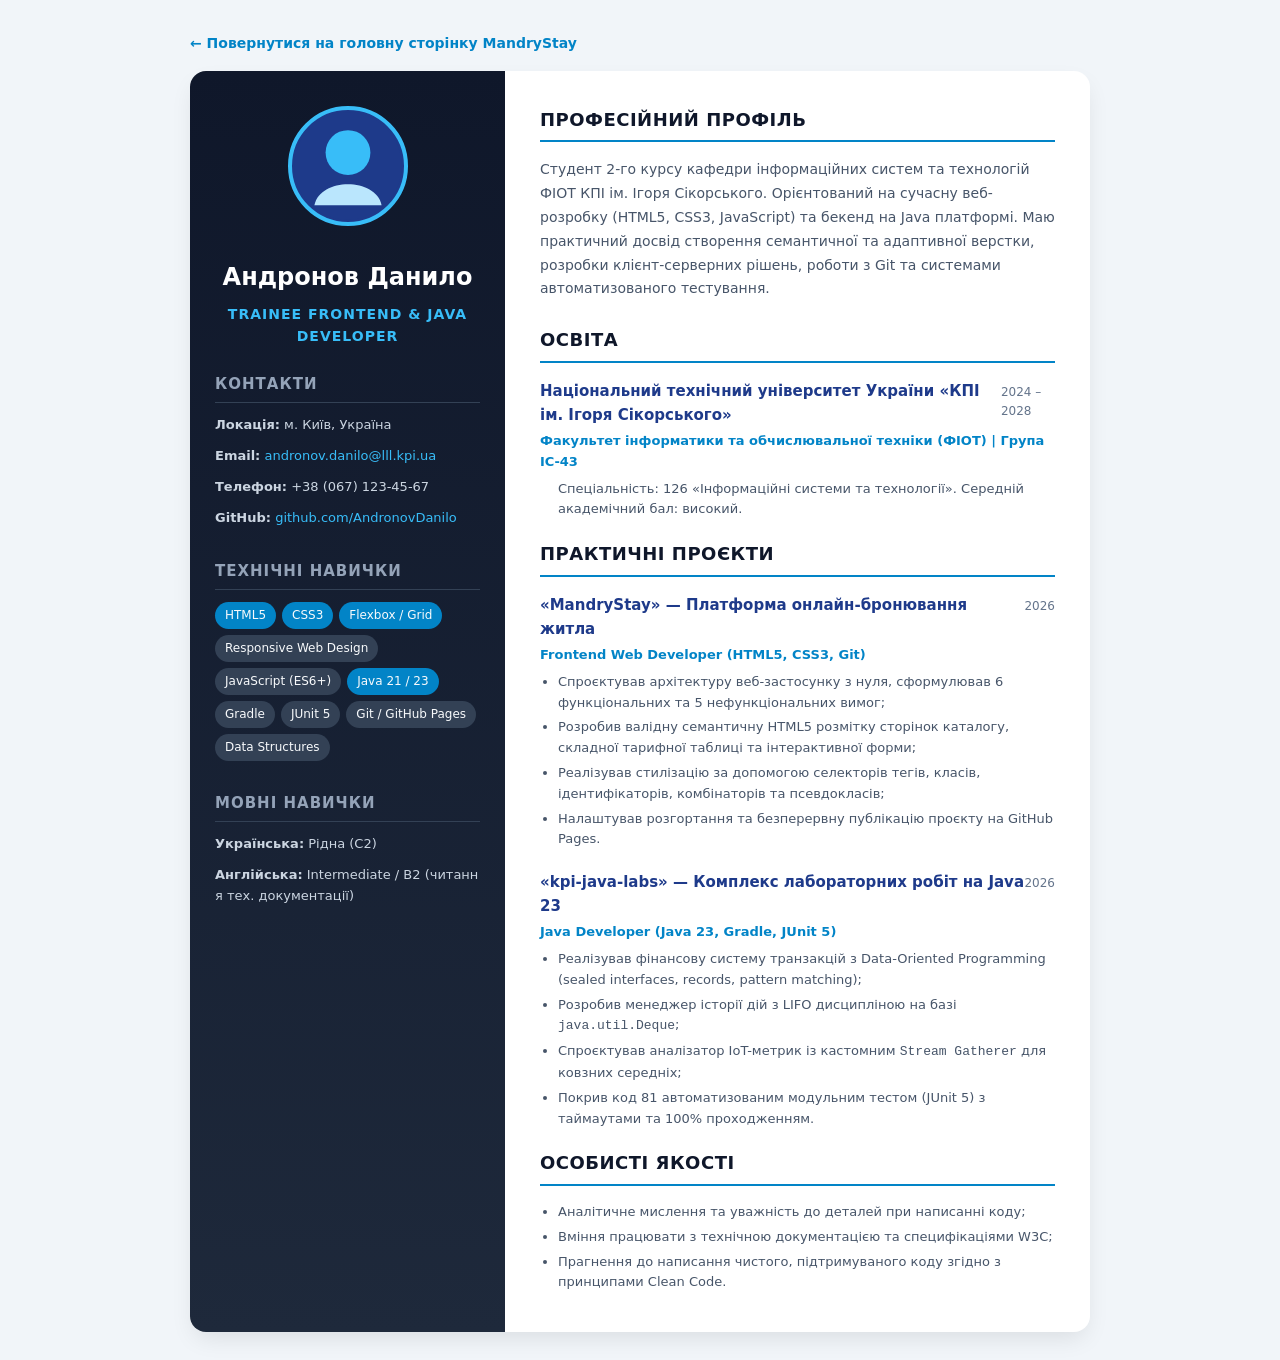
==== resume.html @ 0d8bf570 "feat(lab2): apply css selectors styling and create resume page" ====
<!DOCTYPE html>
<html lang="uk">
<head>
    <meta charset="UTF-8">
    <meta name="viewport" content="width=device-width, initial-scale=1.0">
    <title>Резюме — Андронов Данило (ІС-43)</title>
    <link rel="stylesheet" href="css/resume.css">
</head>
<body>
    <div class="back-nav">
        <a href="index.html">← Повернутися на головну сторінку MandryStay</a>
    </div>

    <div class="resume-wrapper">
        <!-- Ліва бічна панель (Sidebar) -->
        <aside class="resume-sidebar">
            <div class="avatar-container">
                <svg class="avatar-svg" viewBox="0 0 100 100" xmlns="http://www.w3.org/2000/svg">
                    <circle cx="50" cy="50" r="48" fill="#1e3a8a"/>
                    <circle cx="50" cy="38" r="20" fill="#38bdf8"/>
                    <path d="M20 85 C25 60, 75 60, 80 85 Z" fill="#bae6fd"/>
                </svg>
            </div>

            <h1 class="candidate-name">Андронов Данило</h1>
            <div class="candidate-title">Trainee Frontend &amp; Java Developer</div>

            <!-- Контакти -->
            <div class="sidebar-section">
                <h3 class="sidebar-title">Контакти</h3>
                <ul class="contact-list">
                    <li><strong>Локація:</strong> м. Київ, Україна</li>
                    <li><strong>Email:</strong> <a href="mailto:andronov.danilo@lll.kpi.ua">andronov.danilo@lll.kpi.ua</a></li>
                    <li><strong>Телефон:</strong> +38 (067) 123-45-67</li>
                    <li><strong>GitHub:</strong> <a href="https://github.com/AndronovDanilo" target="_blank">github.com/AndronovDanilo</a></li>
                </ul>
            </div>

            <!-- Навички -->
            <div class="sidebar-section">
                <h3 class="sidebar-title">Технічні навички</h3>
                <div class="skills-tags">
                    <span class="skill-tag highlight">HTML5</span>
                    <span class="skill-tag highlight">CSS3</span>
                    <span class="skill-tag highlight">Flexbox / Grid</span>
                    <span class="skill-tag">Responsive Web Design</span>
                    <span class="skill-tag">JavaScript (ES6+)</span>
                    <span class="skill-tag highlight">Java 21 / 23</span>
                    <span class="skill-tag">Gradle</span>
                    <span class="skill-tag">JUnit 5</span>
                    <span class="skill-tag">Git / GitHub Pages</span>
                    <span class="skill-tag">Data Structures</span>
                </div>
            </div>

            <!-- Мови -->
            <div class="sidebar-section">
                <h3 class="sidebar-title">Мовні навички</h3>
                <ul class="contact-list">
                    <li><strong>Українська:</strong> Рідна (C2)</li>
                    <li><strong>Англійська:</strong> Intermediate / B2 (читання тех. документації)</li>
                </ul>
            </div>
        </aside>

        <!-- Права основна панель -->
        <main class="resume-main">
            <!-- Про себе -->
            <section>
                <h2 class="section-title">Професійний профіль</h2>
                <p class="summary-text">
                    Студент 2-го курсу кафедри інформаційних систем та технологій ФІОТ КПІ ім. Ігоря Сікорського. 
                    Орієнтований на сучасну веб-розробку (HTML5, CSS3, JavaScript) та бекенд на Java платформі. 
                    Маю практичний досвід створення семантичної та адаптивної верстки, розробки клієнт-серверних рішень, роботи з Git та системами автоматизованого тестування.
                </p>
            </section>

            <!-- Освіта -->
            <section>
                <h2 class="section-title">Освіта</h2>
                <div class="timeline-item">
                    <div class="timeline-header">
                        <span class="timeline-title">Національний технічний університет України «КПІ ім. Ігоря Сікорського»</span>
                        <span class="timeline-date">2024 – 2028</span>
                    </div>
                    <div class="timeline-subtitle">Факультет інформатики та обчислювальної техніки (ФІОТ) | Група ІС-43</div>
                    <p class="timeline-desc">
                        Спеціальність: 126 «Інформаційні системи та технології». Середній академічний бал: високий.
                    </p>
                </div>
            </section>

            <!-- Практичні проєкти -->
            <section>
                <h2 class="section-title">Практичні проєкти</h2>

                <div class="timeline-item">
                    <div class="timeline-header">
                        <span class="timeline-title">«MandryStay» — Платформа онлайн-бронювання житла</span>
                        <span class="timeline-date">2026</span>
                    </div>
                    <div class="timeline-subtitle">Frontend Web Developer (HTML5, CSS3, Git)</div>
                    <ul class="timeline-desc">
                        <li>Спроєктував архітектуру веб-застосунку з нуля, сформулював 6 функціональних та 5 нефункціональних вимог;</li>
                        <li>Розробив валідну семантичну HTML5 розмітку сторінок каталогу, складної тарифної таблиці та інтерактивної форми;</li>
                        <li>Реалізував стилізацію за допомогою селекторів тегів, класів, ідентифікаторів, комбінаторів та псевдокласів;</li>
                        <li>Налаштував розгортання та безперервну публікацію проєкту на GitHub Pages.</li>
                    </ul>
                </div>

                <div class="timeline-item">
                    <div class="timeline-header">
                        <span class="timeline-title">«kpi-java-labs» — Комплекс лабораторних робіт на Java 23</span>
                        <span class="timeline-date">2026</span>
                    </div>
                    <div class="timeline-subtitle">Java Developer (Java 23, Gradle, JUnit 5)</div>
                    <ul class="timeline-desc">
                        <li>Реалізував фінансову систему транзакцій з Data-Oriented Programming (sealed interfaces, records, pattern matching);</li>
                        <li>Розробив менеджер історії дій з LIFO дисципліною на базі <code>java.util.Deque</code>;</li>
                        <li>Спроєктував аналізатор IoT-метрик із кастомним <code>Stream Gatherer</code> для ковзних середніх;</li>
                        <li>Покрив код 81 автоматизованим модульним тестом (JUnit 5) з таймаутами та 100% проходженням.</li>
                    </ul>
                </div>
            </section>

            <!-- Додаткова діяльність -->
            <section>
                <h2 class="section-title">Особисті якості</h2>
                <ul class="timeline-desc">
                    <li>Аналітичне мислення та уважність до деталей при написанні коду;</li>
                    <li>Вміння працювати з технічною документацією та специфікаціями W3C;</li>
                    <li>Прагнення до написання чистого, підтримуваного коду згідно з принципами Clean Code.</li>
                </ul>
            </section>
        </main>
    </div>
</body>
</html>
---- css/resume.css ----
/* ==========================================================================
   Resume Stylesheet
   Author: Danylo Andronov (IS-43)
   ========================================================================== */

* {
    box-sizing: border-box;
    margin: 0;
    padding: 0;
}

body {
    font-family: system-ui, -apple-system, BlinkMacSystemFont, "Segoe UI", Roboto, Helvetica, Arial, sans-serif;
    line-height: 1.6;
    color: #1e293b;
    background-color: #f1f5f9;
    padding: 30px 15px;
}

.resume-wrapper {
    max-width: 900px;
    margin: 0 auto;
    background: #ffffff;
    border-radius: 16px;
    box-shadow: 0 10px 25px -5px rgba(0, 0, 0, 0.1);
    overflow: hidden;
    display: flex;
    flex-wrap: wrap;
}

/* Ліва бічна колонка */
.resume-sidebar {
    width: 35%;
    background: linear-gradient(180deg, #0f172a 0%, #1e293b 100%);
    color: #f8fafc;
    padding: 35px 25px;
}

.avatar-container {
    text-align: center;
    margin-bottom: 25px;
}

.avatar-svg {
    width: 120px;
    height: 120px;
    border-radius: 50%;
    border: 4px solid #38bdf8;
    background-color: #1e3a8a;
}

.candidate-name {
    font-size: 24px;
    font-weight: 800;
    color: #ffffff;
    text-align: center;
    margin-bottom: 6px;
}

.candidate-title {
    font-size: 14px;
    color: #38bdf8;
    text-align: center;
    text-transform: uppercase;
    letter-spacing: 1px;
    font-weight: 600;
    margin-bottom: 25px;
}

.sidebar-section {
    margin-bottom: 30px;
}

.sidebar-title {
    font-size: 15px;
    text-transform: uppercase;
    letter-spacing: 1px;
    color: #94a3b8;
    border-bottom: 1px solid #334155;
    padding-bottom: 6px;
    margin-bottom: 12px;
}

.contact-list {
    list-style: none;
    font-size: 13px;
}

.contact-list li {
    margin-bottom: 10px;
    color: #cbd5e1;
    word-break: break-all;
}

.contact-list a {
    color: #38bdf8;
    text-decoration: none;
}

.contact-list a:hover {
    text-decoration: underline;
}

.skills-tags {
    display: flex;
    flex-wrap: wrap;
    gap: 6px;
}

.skill-tag {
    background-color: #334155;
    color: #f8fafc;
    padding: 4px 10px;
    border-radius: 20px;
    font-size: 12px;
    font-weight: 500;
}

.skill-tag.highlight {
    background-color: #0284c7;
}

/* Права основна колонка */
.resume-main {
    width: 65%;
    padding: 35px 35px;
}

.section-title {
    font-size: 18px;
    font-weight: 700;
    color: #0f172a;
    border-bottom: 2px solid #0284c7;
    padding-bottom: 6px;
    margin-bottom: 16px;
    text-transform: uppercase;
    letter-spacing: 0.5px;
}

.summary-text {
    font-size: 14px;
    color: #475569;
    margin-bottom: 25px;
    line-height: 1.7;
}

.timeline-item {
    margin-bottom: 20px;
}

.timeline-header {
    display: flex;
    justify-content: space-between;
    align-items: baseline;
    margin-bottom: 4px;
}

.timeline-title {
    font-size: 15px;
    font-weight: 700;
    color: #1e3a8a;
}

.timeline-date {
    font-size: 12px;
    color: #64748b;
    font-weight: 500;
}

.timeline-subtitle {
    font-size: 13px;
    color: #0284c7;
    margin-bottom: 6px;
    font-weight: 600;
}

.timeline-desc {
    font-size: 13px;
    color: #475569;
    margin-left: 18px;
}

.timeline-desc li {
    margin-bottom: 4px;
}

.back-nav {
    max-width: 900px;
    margin: 0 auto 15px auto;
}

.back-nav a {
    color: #0284c7;
    text-decoration: none;
    font-size: 14px;
    font-weight: 600;
}

.back-nav a:hover {
    text-decoration: underline;
}

@media (max-width: 768px) {
    .resume-sidebar, .resume-main {
        width: 100%;
    }
}
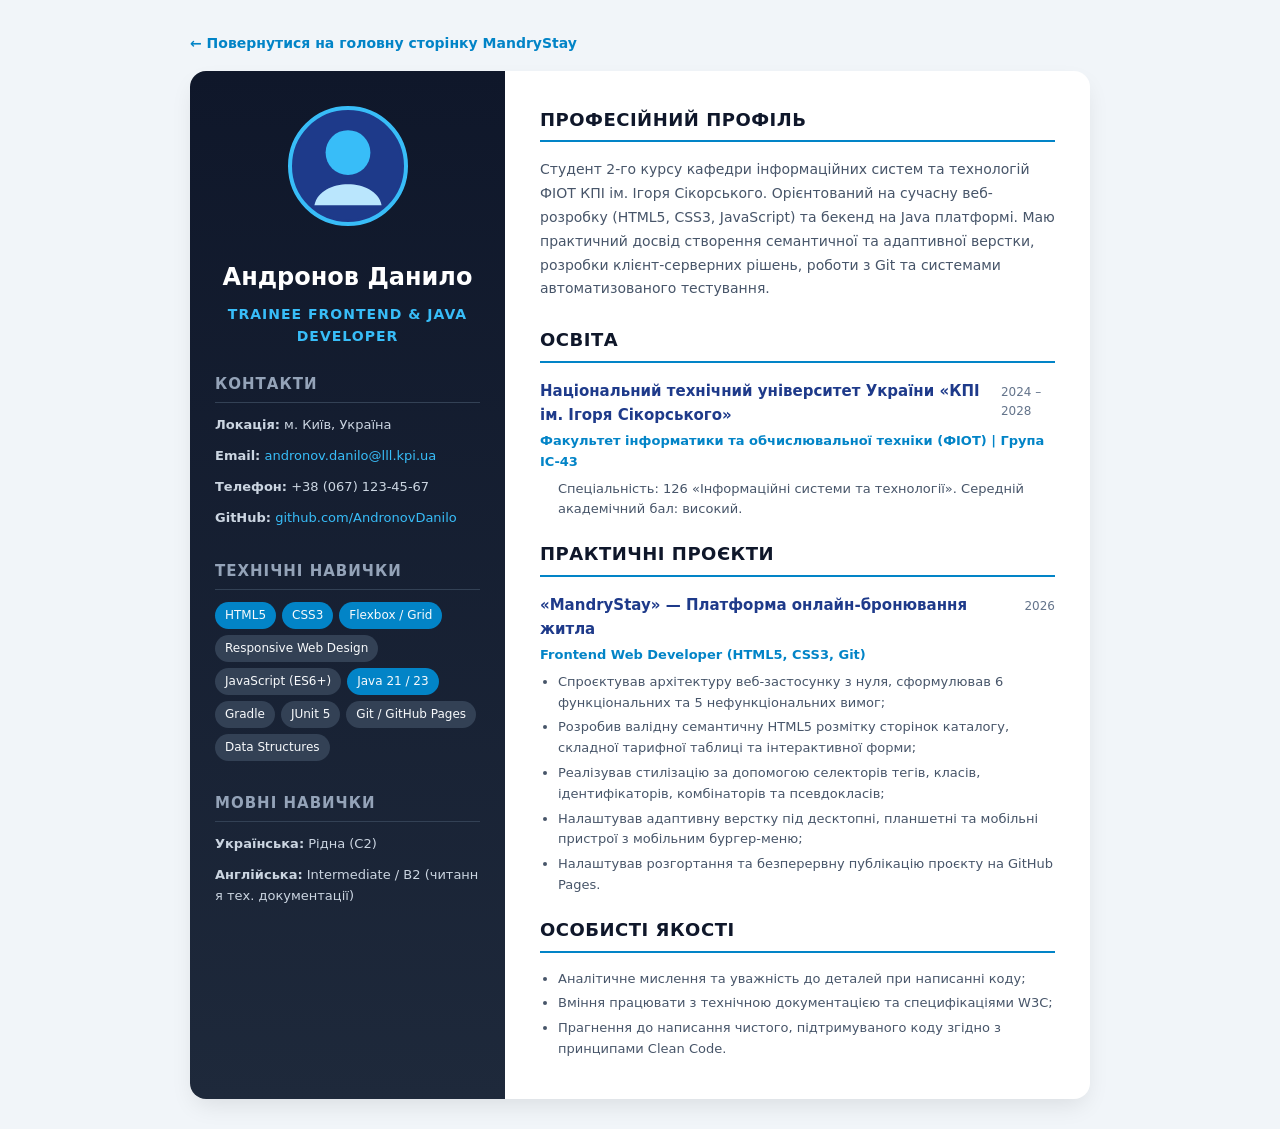
==== commit dcc55718: "Update resume: remove kpi-java-labs project" ====
--- a/resume.html
+++ b/resume.html
@@ -104,21 +104,8 @@
                         <li>Спроєктував архітектуру веб-застосунку з нуля, сформулював 6 функціональних та 5 нефункціональних вимог;</li>
                         <li>Розробив валідну семантичну HTML5 розмітку сторінок каталогу, складної тарифної таблиці та інтерактивної форми;</li>
                         <li>Реалізував стилізацію за допомогою селекторів тегів, класів, ідентифікаторів, комбінаторів та псевдокласів;</li>
+                        <li>Налаштував адаптивну верстку під десктопні, планшетні та мобільні пристрої з мобільним бургер-меню;</li>
                         <li>Налаштував розгортання та безперервну публікацію проєкту на GitHub Pages.</li>
-                    </ul>
-                </div>
-
-                <div class="timeline-item">
-                    <div class="timeline-header">
-                        <span class="timeline-title">«kpi-java-labs» — Комплекс лабораторних робіт на Java 23</span>
-                        <span class="timeline-date">2026</span>
-                    </div>
-                    <div class="timeline-subtitle">Java Developer (Java 23, Gradle, JUnit 5)</div>
-                    <ul class="timeline-desc">
-                        <li>Реалізував фінансову систему транзакцій з Data-Oriented Programming (sealed interfaces, records, pattern matching);</li>
-                        <li>Розробив менеджер історії дій з LIFO дисципліною на базі <code>java.util.Deque</code>;</li>
-                        <li>Спроєктував аналізатор IoT-метрик із кастомним <code>Stream Gatherer</code> для ковзних середніх;</li>
-                        <li>Покрив код 81 автоматизованим модульним тестом (JUnit 5) з таймаутами та 100% проходженням.</li>
                     </ul>
                 </div>
             </section>
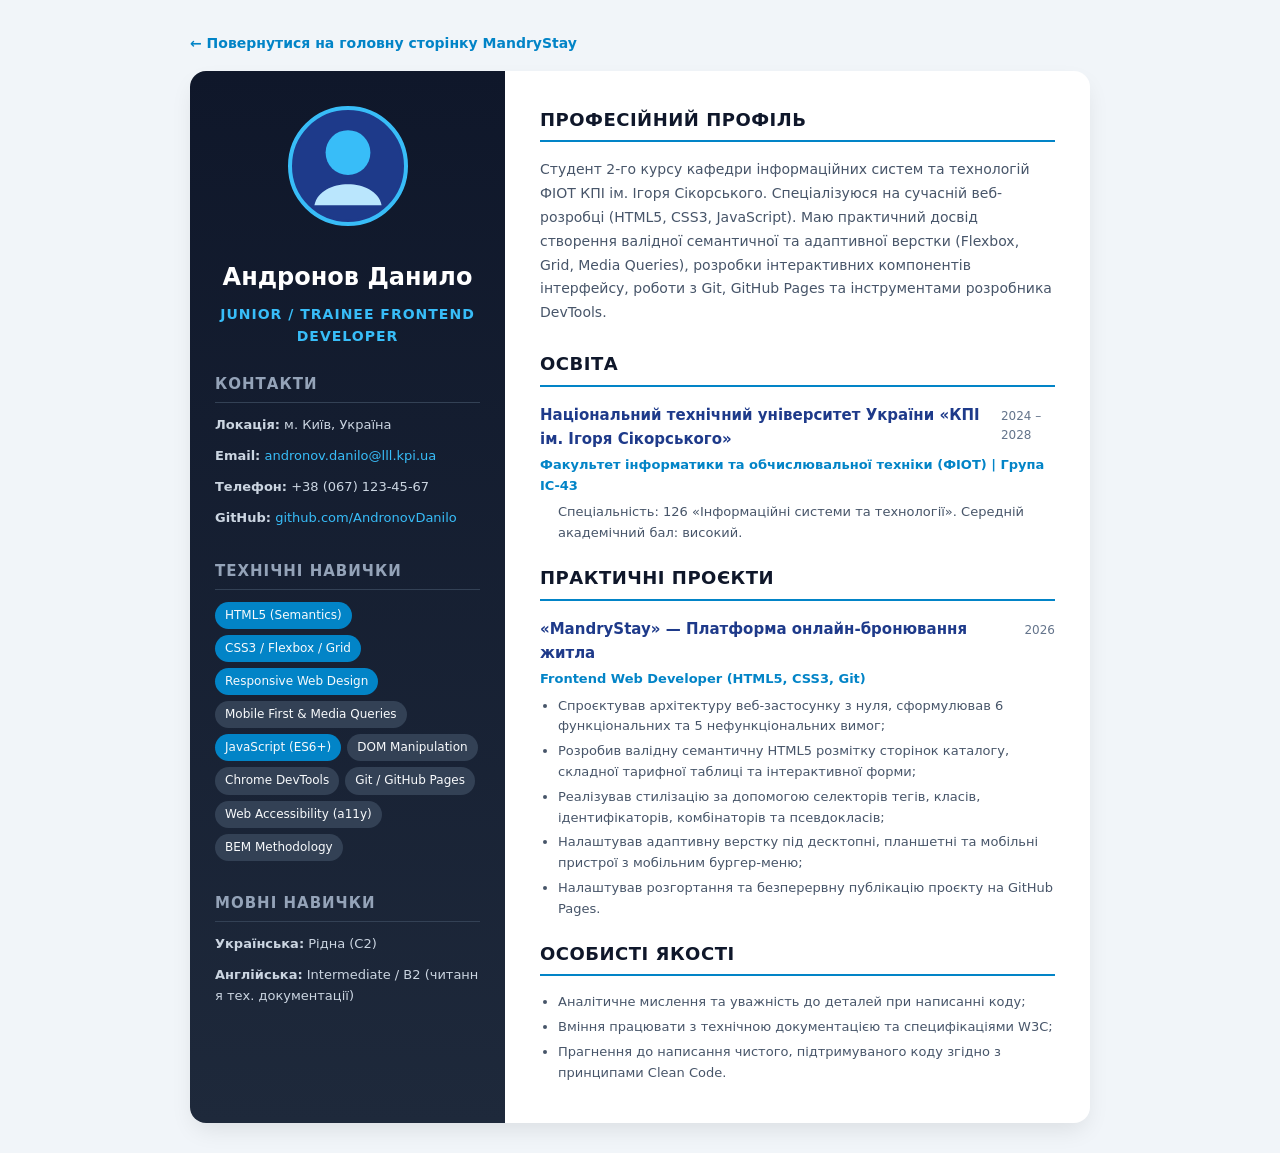
==== commit 69185620: "Update resume: specialize skills purely for Frontend" ====
--- a/resume.html
+++ b/resume.html
@@ -23,7 +23,7 @@
             </div>
 
             <h1 class="candidate-name">Андронов Данило</h1>
-            <div class="candidate-title">Trainee Frontend &amp; Java Developer</div>
+            <div class="candidate-title">Junior / Trainee Frontend Developer</div>
 
             <!-- Контакти -->
             <div class="sidebar-section">
@@ -40,16 +40,16 @@
             <div class="sidebar-section">
                 <h3 class="sidebar-title">Технічні навички</h3>
                 <div class="skills-tags">
-                    <span class="skill-tag highlight">HTML5</span>
-                    <span class="skill-tag highlight">CSS3</span>
-                    <span class="skill-tag highlight">Flexbox / Grid</span>
-                    <span class="skill-tag">Responsive Web Design</span>
-                    <span class="skill-tag">JavaScript (ES6+)</span>
-                    <span class="skill-tag highlight">Java 21 / 23</span>
-                    <span class="skill-tag">Gradle</span>
-                    <span class="skill-tag">JUnit 5</span>
+                    <span class="skill-tag highlight">HTML5 (Semantics)</span>
+                    <span class="skill-tag highlight">CSS3 / Flexbox / Grid</span>
+                    <span class="skill-tag highlight">Responsive Web Design</span>
+                    <span class="skill-tag">Mobile First &amp; Media Queries</span>
+                    <span class="skill-tag highlight">JavaScript (ES6+)</span>
+                    <span class="skill-tag">DOM Manipulation</span>
+                    <span class="skill-tag">Chrome DevTools</span>
                     <span class="skill-tag">Git / GitHub Pages</span>
-                    <span class="skill-tag">Data Structures</span>
+                    <span class="skill-tag">Web Accessibility (a11y)</span>
+                    <span class="skill-tag">BEM Methodology</span>
                 </div>
             </div>
 
@@ -70,8 +70,8 @@
                 <h2 class="section-title">Професійний профіль</h2>
                 <p class="summary-text">
                     Студент 2-го курсу кафедри інформаційних систем та технологій ФІОТ КПІ ім. Ігоря Сікорського. 
-                    Орієнтований на сучасну веб-розробку (HTML5, CSS3, JavaScript) та бекенд на Java платформі. 
-                    Маю практичний досвід створення семантичної та адаптивної верстки, розробки клієнт-серверних рішень, роботи з Git та системами автоматизованого тестування.
+                    Спеціалізуюся на сучасній веб-розробці (HTML5, CSS3, JavaScript). 
+                    Маю практичний досвід створення валідної семантичної та адаптивної верстки (Flexbox, Grid, Media Queries), розробки інтерактивних компонентів інтерфейсу, роботи з Git, GitHub Pages та інструментами розробника DevTools.
                 </p>
             </section>
 
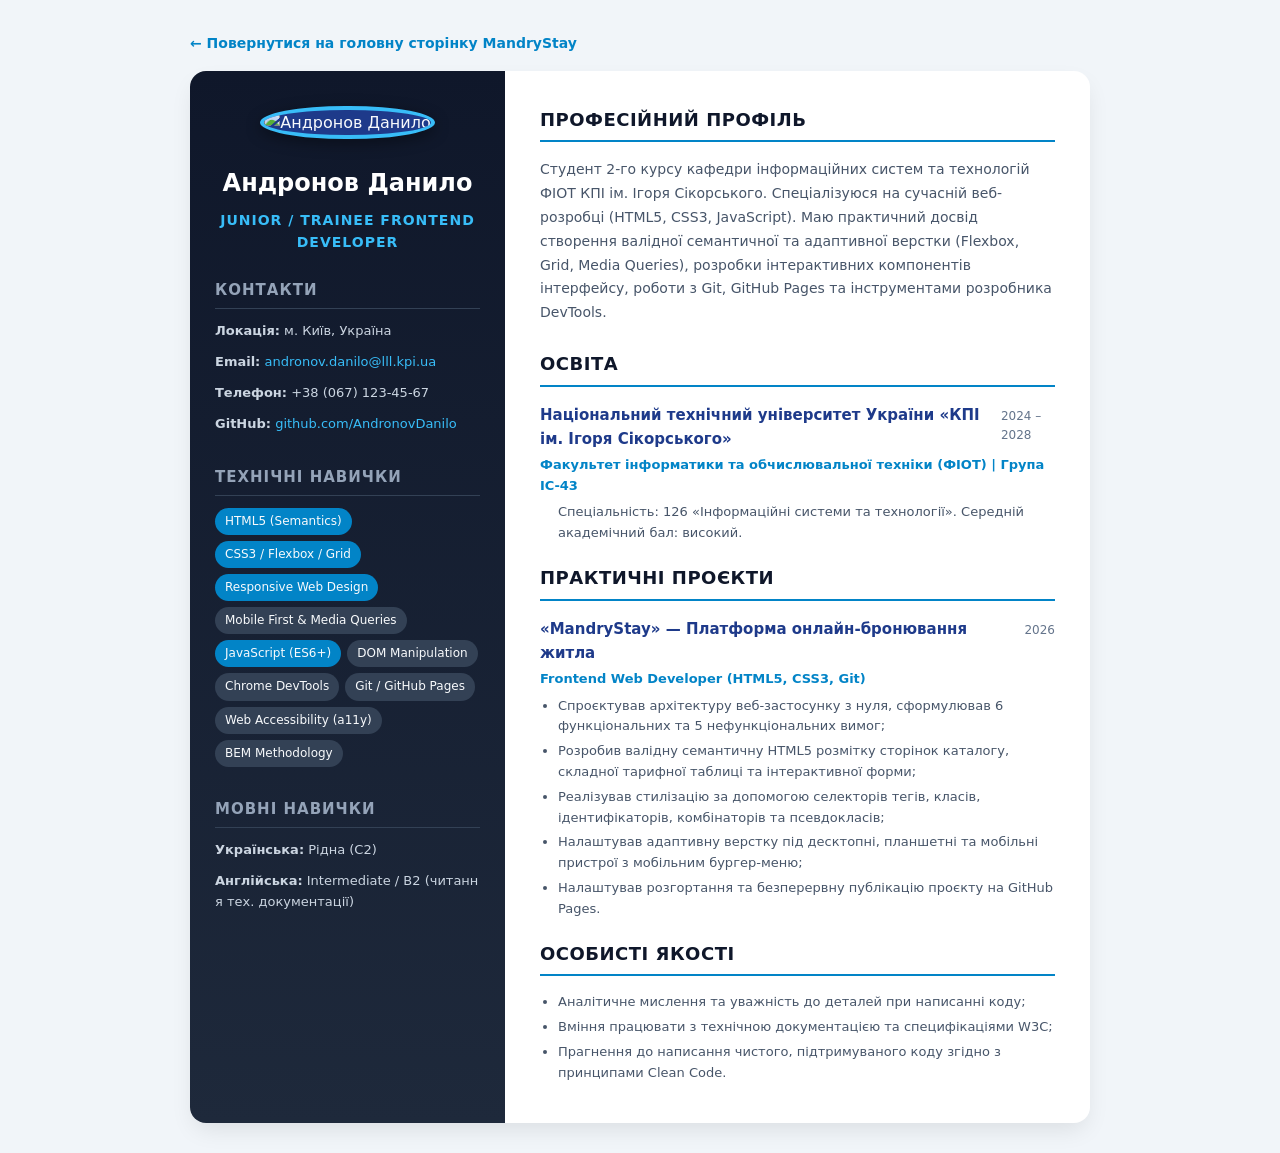
==== commit 91140c0f: "Add student photo to resume page avatar" ====
--- a/resume.html
+++ b/resume.html
@@ -15,11 +15,7 @@
         <!-- Ліва бічна панель (Sidebar) -->
         <aside class="resume-sidebar">
             <div class="avatar-container">
-                <svg class="avatar-svg" viewBox="0 0 100 100" xmlns="http://www.w3.org/2000/svg">
-                    <circle cx="50" cy="50" r="48" fill="#1e3a8a"/>
-                    <circle cx="50" cy="38" r="20" fill="#38bdf8"/>
-                    <path d="M20 85 C25 60, 75 60, 80 85 Z" fill="#bae6fd"/>
-                </svg>
+                <img src="images/student-photo.png" alt="Андронов Данило" class="avatar-img">
             </div>
 
             <h1 class="candidate-name">Андронов Данило</h1>
--- a/css/resume.css
+++ b/css/resume.css
@@ -41,12 +41,14 @@
     margin-bottom: 25px;
 }
 
-.avatar-svg {
+.avatar-img, .avatar-svg {
     width: 120px;
     height: 120px;
     border-radius: 50%;
     border: 4px solid #38bdf8;
     background-color: #1e3a8a;
+    object-fit: cover;
+    box-shadow: 0 4px 15px rgba(0, 0, 0, 0.4);
 }
 
 .candidate-name {
